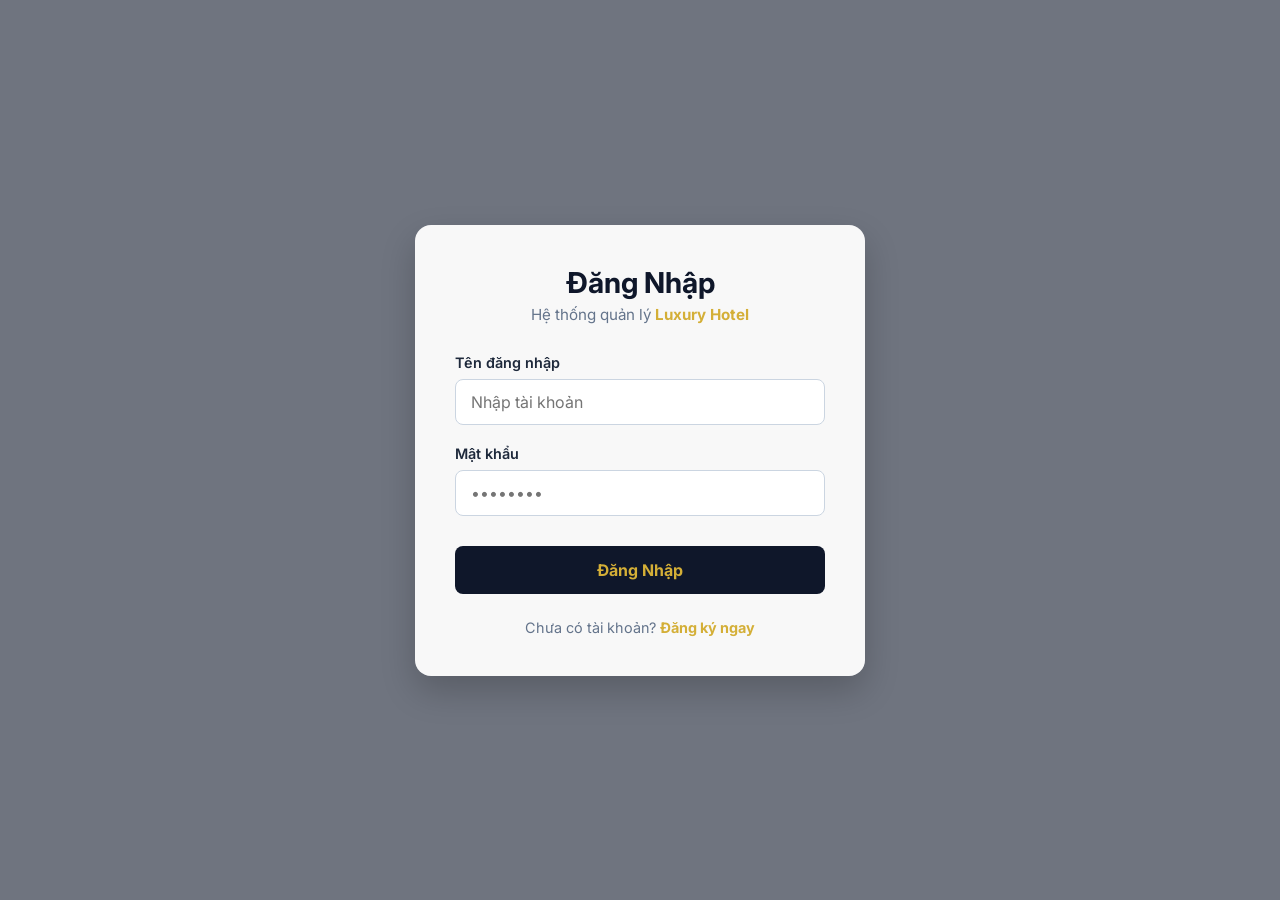
==== luxury-hotel-fe/admin-dashboard.html @ 66d3779e "Booking-featch" ====
<!DOCTYPE html>
<html lang="vi">
<head>
    <meta charset="UTF-8">
    <meta name="viewport" content="width=device-width, initial-scale=1.0">
    <title>Hệ thống quản trị - Luxury Hotel</title>
    <link href="https://fonts.googleapis.com/css2?family=Inter:wght@300;400;500;600;700&display=swap" rel="stylesheet">
    <style>
        :root {
            --slate-50: #f8fafc;
            --slate-100: #f1f5f9;
            --slate-200: #e2e8f0;
            --slate-300: #cbd5e1;
            --slate-600: #475569;
            --slate-700: #334155;
            --slate-800: #1e293b;
            --slate-900: #0f172a;
            --gold: #d4af37;
        }

        * { box-sizing: border-box; font-family: 'Inter', sans-serif; margin: 0; padding: 0; }
        body { display: flex; height: 100vh; background-color: var(--slate-50); color: var(--slate-800); overflow: hidden; }

        /* SIDEBAR CHUYÊN NGHIỆP */
        .sidebar { width: 260px; background-color: var(--slate-900); color: white; display: flex; flex-direction: column; border-right: 1px solid var(--slate-800); }
        .sidebar-header { padding: 24px 20px; text-align: center; font-size: 1.25rem; font-weight: 800; color: white; border-bottom: 1px solid rgba(255,255,255,0.05); letter-spacing: 2px;}
        .sidebar-header span { color: var(--gold); }
        
        .menu { flex: 1; padding: 20px 0; overflow-y: auto; }
        .menu-item { padding: 14px 24px; display: flex; align-items: center; gap: 12px; color: #94a3b8; cursor: pointer; transition: all 0.2s ease; font-weight: 500; font-size: 0.95rem; border-left: 3px solid transparent;}
        .menu-item:hover { color: white; background-color: rgba(255,255,255,0.03); }
        .menu-item.active { background-color: rgba(255,255,255,0.05); color: white; border-left-color: var(--gold); font-weight: 600; }
        
        /* KHU VỰC NỘI DUNG CHÍNH */
        .main-content { flex: 1; display: flex; flex-direction: column; overflow: hidden; }
        
        /* TOPBAR TỐI GIẢN */
        .topbar { background: white; padding: 16px 32px; display: flex; justify-content: flex-end; align-items: center; border-bottom: 1px solid var(--slate-200); z-index: 10; }
        .admin-info { display: flex; align-items: center; gap: 20px; font-size: 0.95rem; }
        #admin-name { font-weight: 600; color: var(--slate-700); }
        .btn-logout { background: transparent; color: var(--slate-600); border: 1px solid var(--slate-200); padding: 8px 16px; border-radius: 6px; cursor: pointer; font-weight: 500; font-size: 0.85rem; transition: 0.2s; }
        .btn-logout:hover { background: var(--slate-50); color: #ef4444; border-color: #fca5a5; }

        /* KHU VỰC CHUYỂN TAB */
        .content-area { padding: 32px; overflow-y: auto; flex: 1; }
        .tab-content { display: none; animation: fadeIn 0.3s; }
        .tab-content.active { display: block; }
        @keyframes fadeIn { from { opacity: 0; transform: translateY(5px); } to { opacity: 1; transform: translateY(0); } }

        /* CARD CHỨA BẢNG DỮ LIỆU */
        .card { background: white; border-radius: 12px; border: 1px solid var(--slate-200); box-shadow: 0 1px 3px rgba(0,0,0,0.04); overflow: hidden; }
        .card-header { padding: 20px 24px; border-bottom: 1px solid var(--slate-200); display: flex; justify-content: space-between; align-items: center; background: #fff; gap: 15px;}
        .card-header h2 { font-size: 1.15rem; font-weight: 600; color: var(--slate-800); white-space: nowrap;}
        
        /* Header Actions (Cho các nút và ô tìm kiếm nằm cùng dòng) */
        .header-actions { display: flex; gap: 10px; align-items: center; }
        
        .search-input { padding: 9px 12px; border: 1px solid var(--slate-300); border-radius: 6px; outline: none; font-size: 0.9rem; width: 250px; transition: 0.2s; color: var(--slate-800); }
        .search-input:focus { border-color: #3b82f6; box-shadow: 0 0 0 3px rgba(59,130,246,0.1); }

        .btn-add { background: var(--slate-800); color: white; border: none; padding: 10px 18px; border-radius: 6px; font-weight: 500; font-size: 0.9rem; cursor: pointer; transition: 0.2s; white-space: nowrap;}
        .btn-add:hover:not(:disabled) { background: var(--slate-900); box-shadow: 0 4px 12px rgba(15,23,42,0.15); }
        .btn-add:disabled { opacity: 0.5; cursor: not-allowed; }

        /* --- CUSTOM DROPDOWN (SELECT) CHUYÊN NGHIỆP --- */
        .custom-select {
            appearance: none;
            -webkit-appearance: none;
            -moz-appearance: none;
            background-color: white;
            border: 1px solid var(--slate-300);
            border-radius: 8px;
            padding: 10px 40px 10px 16px;
            font-size: 0.95rem;
            font-weight: 500;
            color: var(--slate-800);
            cursor: pointer;
            width: 100%;
            max-width: 350px;
            transition: all 0.2s ease;
            box-shadow: 0 1px 2px rgba(0,0,0,0.05);
            background-image: url('data:image/svg+xml;utf8,<svg xmlns="http://www.w3.org/2000/svg" width="16" height="16" viewBox="0 0 24 24" fill="none" stroke="%23475569" stroke-width="2" stroke-linecap="round" stroke-linejoin="round"><polyline points="6 9 12 15 18 9"></polyline></svg>');
            background-repeat: no-repeat;
            background-position: right 14px center;
            background-size: 16px;
        }
        .custom-select:hover { border-color: #94a3b8; }
        .custom-select:focus {
            outline: none;
            border-color: #3b82f6;
            box-shadow: 0 0 0 3px rgba(59,130,246,0.15);
        }

        /* BẢNG DỮ LIỆU (TABLE) - CLEAN DESIGN */
        table { width: 100%; border-collapse: collapse; }
        th { padding: 14px 24px; text-align: left; background: #f8fafc; font-size: 0.75rem; text-transform: uppercase; color: var(--slate-600); font-weight: 600; letter-spacing: 0.05em; border-bottom: 1px solid var(--slate-200); }
        td { padding: 16px 24px; font-size: 0.9rem; color: var(--slate-700); border-bottom: 1px solid var(--slate-100); vertical-align: middle; line-height: 1.5; }
        tbody tr { transition: background-color 0.15s; }
        tbody tr:hover { background-color: var(--slate-50); }
        
        /* NÚT THAO TÁC (GHOST BUTTONS) */
        .action-btns { display: flex; gap: 8px; }
        .btn-sm { padding: 6px 12px; font-size: 0.85rem; border-radius: 6px; font-weight: 500; cursor: pointer; transition: all 0.2s; background: transparent; }
        
        .btn-approve { border: 1px solid #10b981; color: #10b981; }
        .btn-approve:hover:not(:disabled) { background: #10b981; color: white; }
        
        .btn-delete, .btn-cancel { border: 1px solid #ef4444; color: #ef4444; }
        .btn-delete:hover:not(:disabled), .btn-cancel:hover:not(:disabled) { background: #ef4444; color: white; }
        
        .btn-edit { border: 1px solid #3b82f6; color: #3b82f6; }
        .btn-edit:hover:not(:disabled) { background: #3b82f6; color: white; }
        
        .btn-sm:disabled { opacity: 0.5; cursor: not-allowed; border-color: var(--slate-200); color: var(--slate-300); background: var(--slate-50); }

        /* STATUS BADGES (PASTEL COLORS) */
        .status { padding: 4px 10px; border-radius: 6px; font-size: 0.8rem; font-weight: 600; display: inline-block; letter-spacing: 0.3px;}
        .status.processing { background: #fef9c3; color: #a16207; }
        .status.success { background: #dcfce7; color: #166534; }
        .status.cancelled { background: #f1f5f9; color: var(--slate-600); }

        /* MODAL DÙNG CHUNG */
        .modal { position: fixed; top: 0; left: 0; width: 100%; height: 100%; background: rgba(15,23,42,0.6); display: flex; justify-content: center; align-items: center; z-index: 1000; opacity: 0; pointer-events: none; transition: 0.2s; backdrop-filter: blur(2px); }
        .modal.active { opacity: 1; pointer-events: all; }
        .modal-content { background: white; width: 500px; border-radius: 12px; padding: 32px; transform: scale(0.95); transition: 0.2s; box-shadow: 0 20px 25px -5px rgba(0, 0, 0, 0.1); }
        .modal.active .modal-content { transform: scale(1); }
        .modal-header { display: flex; justify-content: space-between; align-items: center; margin-bottom: 24px; }
        .modal-header h2 { font-size: 1.25rem; color: var(--slate-800); }
        
        .form-group { margin-bottom: 16px; }
        .form-group label { display: block; margin-bottom: 6px; font-size: 0.85rem; font-weight: 600; color: var(--slate-700); }
        .form-group input, .form-group textarea, .form-group select { width: 100%; padding: 10px 12px; border: 1px solid var(--slate-300); border-radius: 6px; outline: none; font-size: 0.9rem; color: var(--slate-800); transition: 0.2s;}
        .form-group input:focus, .form-group textarea:focus, .form-group select:focus { border-color: #3b82f6; box-shadow: 0 0 0 3px rgba(59,130,246,0.1); }
        .form-group input:disabled { background-color: var(--slate-100); color: var(--slate-600); cursor: not-allowed; }
    </style>
</head>
<body>

    <div class="sidebar">
        <div class="sidebar-header">LUXURY<span>ADMIN</span></div>
        <div class="menu">
            <div class="menu-item active" onclick="switchTab('tab-bookings')">Quản lý đặt phòng</div>
            <div class="menu-item" onclick="switchTab('tab-hotels')">Quản lý khách sạn</div>
            <div class="menu-item" onclick="switchTab('tab-rooms')">Quản lý phòng</div>
            <div class="menu-item" onclick="switchTab('tab-customers')">Quản lý khách hàng</div>
            <div class="menu-item" onclick="switchTab('tab-promotions')">Quản lý khuyến mãi</div>
        </div>
    </div>

    <div class="main-content">
        <div class="topbar">
            <div class="admin-info">
                <span id="admin-name">Xin chào, Admin</span>
                <button class="btn-logout" id="btn-logout">Đăng xuất</button>
            </div>
        </div>

        <div class="content-area">
            
            <div id="tab-bookings" class="tab-content active">
                <div class="card">
                    <div class="card-header">
                        <h2>Quản lý đơn đặt phòng</h2>
                    </div>
                    <table>
                        <thead>
                            <tr>
                                <th>Mã đơn</th>
                                <th>Khách hàng</th>
                                <th>Thông tin dịch vụ</th>
                                <th>Thời gian</th>
                                <th>Tổng tiền</th>
                                <th>Trạng thái</th>
                                <th>Thao tác</th>
                            </tr>
                        </thead>
                        <tbody id="booking-list">
                            <tr><td colspan="7" style="text-align: center;">Đang tải dữ liệu...</td></tr>
                        </tbody>
                    </table>
                </div>
            </div>

            <div id="tab-hotels" class="tab-content">
                <div class="card">
                    <div class="card-header">
                        <h2>Danh sách khách sạn</h2>
                        <button class="btn-add" onclick="openHotelModal()">+ Thêm khách sạn</button>
                    </div>
                    <table>
                        <thead>
                            <tr>
                                <th>ID</th>
                                <th>Hình ảnh</th>
                                <th>Tên khách sạn</th>
                                <th>Địa điểm</th>
                                <th>Đánh giá</th>
                                <th>Thao tác</th>
                            </tr>
                        </thead>
                        <tbody id="hotel-list">
                            <tr><td colspan="6" style="text-align: center;">Đang tải dữ liệu...</td></tr>
                        </tbody>
                    </table>
                </div>
            </div>

            <div id="tab-rooms" class="tab-content">
                <div class="card">
                    <div class="card-header">
                        <h2>Quản lý phòng</h2>
                        <select id="room-hotel-select" class="custom-select" onchange="loadRoomsForSelectedHotel()">
                            <option value="">-- Vui lòng chọn khách sạn --</option>
                        </select>
                        <button class="btn-add" id="btn-add-room" onclick="openRoomModal()" disabled>+ Thêm phòng mới</button>
                    </div>
                    <table>
                        <thead>
                            <tr>
                                <th>ID</th>
                                <th>Loại phòng / Tiện ích</th>
                                <th>Sức chứa</th>
                                <th>Giá (VNĐ/đêm)</th>
                                <th>Thao tác</th>
                            </tr>
                        </thead>
                        <tbody id="room-list-admin">
                            <tr><td colspan="5" style="text-align: center; color: #64748b;">Vui lòng chọn khách sạn ở trên để xem danh sách phòng.</td></tr>
                        </tbody>
                    </table>
                </div>
            </div>

            <div id="tab-customers" class="tab-content">
                <div class="card">
                    <div class="card-header">
                        <h2>Danh sách khách hàng</h2>
                        <div class="header-actions">
                            <input type="text" id="search-customer" class="search-input" placeholder="Tìm theo tên, email..." onkeyup="handleSearchCustomer(event)">
                            <button class="btn-add" onclick="openCustomerModal()">+ Thêm khách hàng</button>
                        </div>
                    </div>
                    <table>
                        <thead>
                            <tr>
                                <th>ID</th>
                                <th>Tài khoản</th>
                                <th>Họ và Tên</th>
                                <th>Email</th>
                                <th>Thao tác</th>
                            </tr>
                        </thead>
                        <tbody id="customer-list-admin">
                            <tr><td colspan="5" style="text-align: center; color: #64748b;">Đang tải dữ liệu...</td></tr>
                        </tbody>
                    </table>
                </div>
            </div>

            <div id="tab-promotions" class="tab-content">
                <div class="card">
                    <div class="card-header">
                        <h2>Danh sách chương trình khuyến mãi</h2>
                        <button class="btn-add" onclick="openPromoModal()">+ Tạo khuyến mãi</button>
                    </div>
                    <table>
                        <thead>
                            <tr>
                                <th>Mã (Code)</th>
                                <th>Chương trình</th>
                                <th>Giảm giá</th>
                                <th>Thời gian áp dụng</th>
                                <th>Trạng thái</th>
                                <th>Thao tác</th>
                            </tr>
                        </thead>
                        <tbody id="promo-list-admin">
                            <tr><td colspan="6" style="text-align: center; color: #64748b;">Đang tải dữ liệu...</td></tr>
                        </tbody>
                    </table>
                </div>
            </div>

        </div>
    </div>

    <div class="modal" id="hotelModal">
        <div class="modal-content">
            <div class="modal-header">
                <h2 id="hotelModalTitle">Thêm khách sạn</h2>
                <button onclick="closeHotelModal()" style="background:none; border:none; font-size:1.5rem; color:#64748b; cursor:pointer;">&times;</button>
            </div>
            <input type="hidden" id="h-id">
            <div class="form-group">
                <label>Tên Khách Sạn</label>
                <input type="text" id="h-name" placeholder="VD: Luxury Sea View">
            </div>
            <div class="form-group">
                <label>Địa Điểm</label>
                <input type="text" id="h-location" placeholder="VD: Đà Nẵng">
            </div>
            <div class="form-group">
                <label>Link Ảnh (URL)</label>
                <input type="text" id="h-image" placeholder="https://...">
            </div>
            <div class="form-group">
                <label>Mô tả chi tiết</label>
                <textarea id="h-desc" rows="4"></textarea>
            </div>
            <button class="btn-add" style="width:100%; margin-top: 10px;" onclick="saveHotel()">Lưu thông tin</button>
        </div>
    </div>

    <div class="modal" id="roomModal">
        <div class="modal-content">
            <div class="modal-header">
                <h2 id="roomModalTitle">Thêm Phòng Mới</h2>
                <button onclick="closeRoomModal()" style="background:none; border:none; font-size:1.5rem; color:#64748b; cursor:pointer;">&times;</button>
            </div>
            <input type="hidden" id="r-id">
            <div class="form-group">
                <label>Loại Phòng (Kèm diện tích & tiện ích)</label>
                <input type="text" id="r-type" placeholder="VD: Phòng Đôi - 40m2 - Tivi, Ban công">
            </div>
            <div class="form-group">
                <label>Sức Chứa (Số người)</label>
                <input type="number" id="r-capacity" placeholder="VD: 2">
            </div>
            <div class="form-group">
                <label>Giá Phòng (VNĐ/đêm)</label>
                <input type="text" id="r-price" placeholder="VD: 1500000">
            </div>
            <button class="btn-add" style="width:100%; margin-top: 10px;" onclick="saveRoom()">Lưu Thông Tin Phòng</button>
        </div>
    </div>

    <div class="modal" id="customerModal">
        <div class="modal-content">
            <div class="modal-header">
                <h2 id="customerModalTitle">Thêm Khách Hàng</h2>
                <button onclick="closeCustomerModal()" style="background:none; border:none; font-size:1.5rem; color:#64748b; cursor:pointer;">&times;</button>
            </div>
            <input type="hidden" id="c-id">
            
            <div class="form-group">
                <label>Họ và Tên</label>
                <input type="text" id="c-fullname" placeholder="VD: Nguyễn Văn A">
            </div>
            <div class="form-group">
                <label>Email</label>
                <input type="email" id="c-email" placeholder="VD: email@example.com">
            </div>
            <div class="form-group">
                <label>Tên đăng nhập (Chỉ tạo mới)</label>
                <input type="text" id="c-username" placeholder="VD: nguyenvana">
            </div>
            <div class="form-group" id="c-password-group">
                <label>Mật khẩu</label>
                <input type="password" id="c-password" placeholder="********">
            </div>

            <button class="btn-add" style="width:100%; margin-top: 10px;" onclick="saveCustomer()">Lưu thông tin</button>
        </div>
    </div>

    <div class="modal" id="promoModal">
        <div class="modal-content">
            <div class="modal-header">
                <h2>Tạo Chương Trình Khuyến Mãi</h2>
                <button onclick="closePromoModal()" style="background:none; border:none; font-size:1.5rem; color:#64748b; cursor:pointer;">&times;</button>
            </div>
            
            <div class="form-group">
                <label>Mã Khuyến Mãi (Code)</label>
                <input type="text" id="p-code" placeholder="VD: SUMMER26" style="text-transform: uppercase;">
            </div>
            <div class="form-group">
                <label>Tên Chương Trình</label>
                <input type="text" id="p-name" placeholder="VD: Chào Hè Rực Rỡ">
            </div>
            <div style="display: flex; gap: 16px;">
                <div class="form-group" style="flex: 1;">
                    <label>Giảm giá (%)</label>
                    <input type="number" id="p-percent" placeholder="VD: 20">
                </div>
                <div class="form-group" style="flex: 1;">
                    <label>Giảm tối đa (VNĐ)</label>
                    <input type="number" id="p-max" placeholder="VD: 500000">
                </div>
            </div>
            <div style="display: flex; gap: 16px;">
                <div class="form-group" style="flex: 1;">
                    <label>Đơn tối thiểu (VNĐ)</label>
                    <input type="number" id="p-min" placeholder="VD: 2000000">
                </div>
                <div class="form-group" style="flex: 1;">
                    <label>Số lượng mã</label>
                    <input type="number" id="p-limit" placeholder="VD: 100">
                </div>
            </div>
            <div style="display: flex; gap: 16px;">
                <div class="form-group" style="flex: 1;">
                    <label>Ngày bắt đầu</label>
                    <input type="date" id="p-start">
                </div>
                <div class="form-group" style="flex: 1;">
                    <label>Ngày kết thúc</label>
                    <input type="date" id="p-end">
                </div>
            </div>

            <button class="btn-add" style="width:100%; margin-top: 10px;" onclick="savePromo()">Kích hoạt khuyến mãi</button>
        </div>
    </div>

    <script type="module" src="./js/admin.js"></script>
</body>
</html>
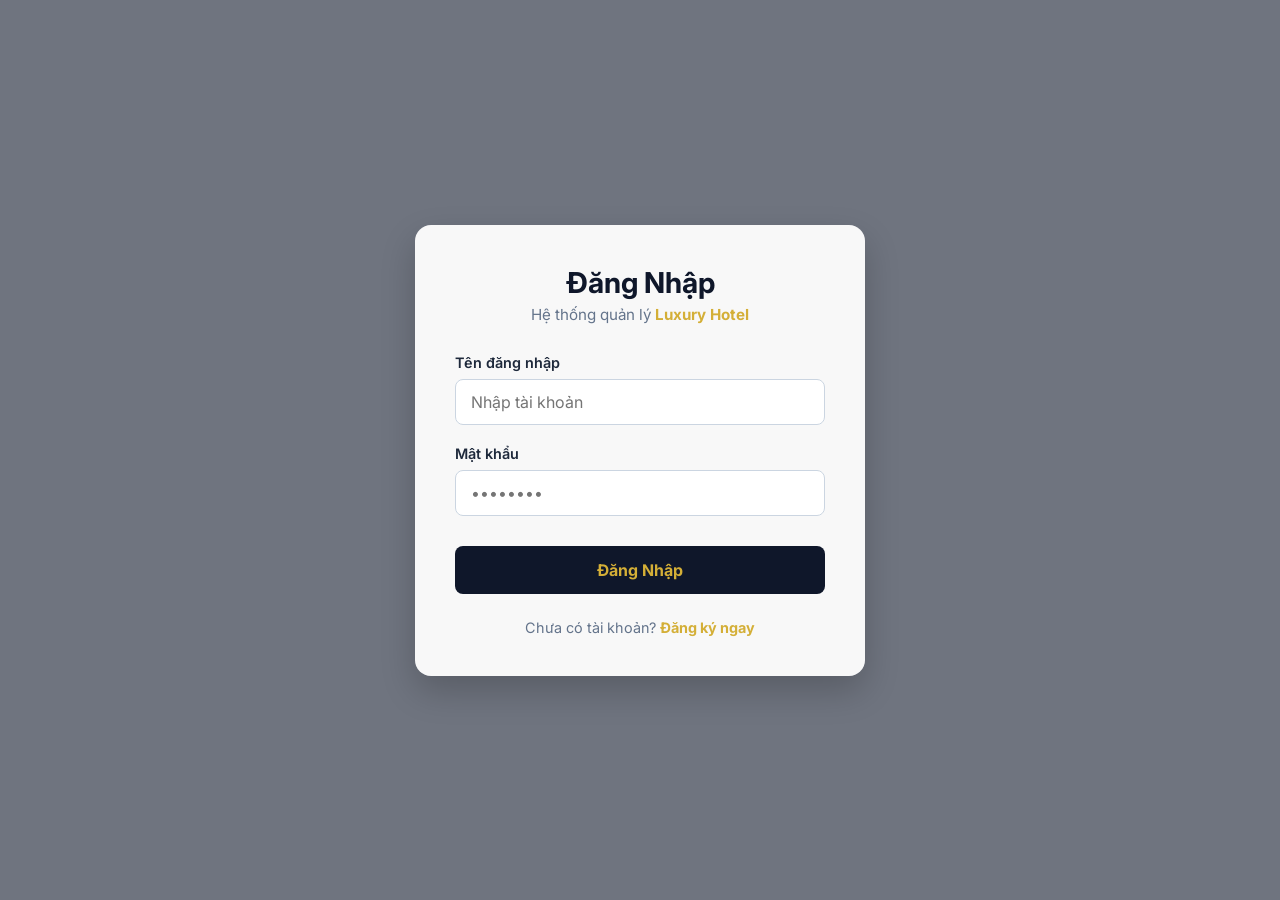
==== commit 54335217: "fix" ====
--- a/luxury-hotel-fe/admin-dashboard.html
+++ b/luxury-hotel-fe/admin-dashboard.html
@@ -1,5 +1,6 @@
 <!DOCTYPE html>
 <html lang="vi">
+
 <head>
     <meta charset="UTF-8">
     <meta name="viewport" content="width=device-width, initial-scale=1.0">
@@ -18,49 +19,224 @@
             --gold: #d4af37;
         }
 
-        * { box-sizing: border-box; font-family: 'Inter', sans-serif; margin: 0; padding: 0; }
-        body { display: flex; height: 100vh; background-color: var(--slate-50); color: var(--slate-800); overflow: hidden; }
+        * {
+            box-sizing: border-box;
+            font-family: 'Inter', sans-serif;
+            margin: 0;
+            padding: 0;
+        }
+
+        body {
+            display: flex;
+            height: 100vh;
+            background-color: var(--slate-50);
+            color: var(--slate-800);
+            overflow: hidden;
+        }
 
         /* SIDEBAR CHUYÊN NGHIỆP */
-        .sidebar { width: 260px; background-color: var(--slate-900); color: white; display: flex; flex-direction: column; border-right: 1px solid var(--slate-800); }
-        .sidebar-header { padding: 24px 20px; text-align: center; font-size: 1.25rem; font-weight: 800; color: white; border-bottom: 1px solid rgba(255,255,255,0.05); letter-spacing: 2px;}
-        .sidebar-header span { color: var(--gold); }
-        
-        .menu { flex: 1; padding: 20px 0; overflow-y: auto; }
-        .menu-item { padding: 14px 24px; display: flex; align-items: center; gap: 12px; color: #94a3b8; cursor: pointer; transition: all 0.2s ease; font-weight: 500; font-size: 0.95rem; border-left: 3px solid transparent;}
-        .menu-item:hover { color: white; background-color: rgba(255,255,255,0.03); }
-        .menu-item.active { background-color: rgba(255,255,255,0.05); color: white; border-left-color: var(--gold); font-weight: 600; }
-        
+        .sidebar {
+            width: 260px;
+            background-color: var(--slate-900);
+            color: white;
+            display: flex;
+            flex-direction: column;
+            border-right: 1px solid var(--slate-800);
+        }
+
+        .sidebar-header {
+            padding: 24px 20px;
+            text-align: center;
+            font-size: 1.25rem;
+            font-weight: 800;
+            color: white;
+            border-bottom: 1px solid rgba(255, 255, 255, 0.05);
+            letter-spacing: 2px;
+        }
+
+        .sidebar-header span {
+            color: var(--gold);
+        }
+
+        .menu {
+            flex: 1;
+            padding: 20px 0;
+            overflow-y: auto;
+        }
+
+        .menu-item {
+            padding: 14px 24px;
+            display: flex;
+            align-items: center;
+            gap: 12px;
+            color: #94a3b8;
+            cursor: pointer;
+            transition: all 0.2s ease;
+            font-weight: 500;
+            font-size: 0.95rem;
+            border-left: 3px solid transparent;
+        }
+
+        .menu-item:hover {
+            color: white;
+            background-color: rgba(255, 255, 255, 0.03);
+        }
+
+        .menu-item.active {
+            background-color: rgba(255, 255, 255, 0.05);
+            color: white;
+            border-left-color: var(--gold);
+            font-weight: 600;
+        }
+
         /* KHU VỰC NỘI DUNG CHÍNH */
-        .main-content { flex: 1; display: flex; flex-direction: column; overflow: hidden; }
-        
+        .main-content {
+            flex: 1;
+            display: flex;
+            flex-direction: column;
+            overflow: hidden;
+        }
+
         /* TOPBAR TỐI GIẢN */
-        .topbar { background: white; padding: 16px 32px; display: flex; justify-content: flex-end; align-items: center; border-bottom: 1px solid var(--slate-200); z-index: 10; }
-        .admin-info { display: flex; align-items: center; gap: 20px; font-size: 0.95rem; }
-        #admin-name { font-weight: 600; color: var(--slate-700); }
-        .btn-logout { background: transparent; color: var(--slate-600); border: 1px solid var(--slate-200); padding: 8px 16px; border-radius: 6px; cursor: pointer; font-weight: 500; font-size: 0.85rem; transition: 0.2s; }
-        .btn-logout:hover { background: var(--slate-50); color: #ef4444; border-color: #fca5a5; }
+        .topbar {
+            background: white;
+            padding: 16px 32px;
+            display: flex;
+            justify-content: flex-end;
+            align-items: center;
+            border-bottom: 1px solid var(--slate-200);
+            z-index: 10;
+        }
+
+        .admin-info {
+            display: flex;
+            align-items: center;
+            gap: 20px;
+            font-size: 0.95rem;
+        }
+
+        #admin-name {
+            font-weight: 600;
+            color: var(--slate-700);
+        }
+
+        .btn-logout {
+            background: transparent;
+            color: var(--slate-600);
+            border: 1px solid var(--slate-200);
+            padding: 8px 16px;
+            border-radius: 6px;
+            cursor: pointer;
+            font-weight: 500;
+            font-size: 0.85rem;
+            transition: 0.2s;
+        }
+
+        .btn-logout:hover {
+            background: var(--slate-50);
+            color: #ef4444;
+            border-color: #fca5a5;
+        }
 
         /* KHU VỰC CHUYỂN TAB */
-        .content-area { padding: 32px; overflow-y: auto; flex: 1; }
-        .tab-content { display: none; animation: fadeIn 0.3s; }
-        .tab-content.active { display: block; }
-        @keyframes fadeIn { from { opacity: 0; transform: translateY(5px); } to { opacity: 1; transform: translateY(0); } }
+        .content-area {
+            padding: 32px;
+            overflow-y: auto;
+            flex: 1;
+        }
+
+        .tab-content {
+            display: none;
+            animation: fadeIn 0.3s;
+        }
+
+        .tab-content.active {
+            display: block;
+        }
+
+        @keyframes fadeIn {
+            from {
+                opacity: 0;
+                transform: translateY(5px);
+            }
+
+            to {
+                opacity: 1;
+                transform: translateY(0);
+            }
+        }
 
         /* CARD CHỨA BẢNG DỮ LIỆU */
-        .card { background: white; border-radius: 12px; border: 1px solid var(--slate-200); box-shadow: 0 1px 3px rgba(0,0,0,0.04); overflow: hidden; }
-        .card-header { padding: 20px 24px; border-bottom: 1px solid var(--slate-200); display: flex; justify-content: space-between; align-items: center; background: #fff; gap: 15px;}
-        .card-header h2 { font-size: 1.15rem; font-weight: 600; color: var(--slate-800); white-space: nowrap;}
-        
+        .card {
+            background: white;
+            border-radius: 12px;
+            border: 1px solid var(--slate-200);
+            box-shadow: 0 1px 3px rgba(0, 0, 0, 0.04);
+            overflow: hidden;
+        }
+
+        .card-header {
+            padding: 20px 24px;
+            border-bottom: 1px solid var(--slate-200);
+            display: flex;
+            justify-content: space-between;
+            align-items: center;
+            background: #fff;
+            gap: 15px;
+        }
+
+        .card-header h2 {
+            font-size: 1.15rem;
+            font-weight: 600;
+            color: var(--slate-800);
+            white-space: nowrap;
+        }
+
         /* Header Actions (Cho các nút và ô tìm kiếm nằm cùng dòng) */
-        .header-actions { display: flex; gap: 10px; align-items: center; }
-        
-        .search-input { padding: 9px 12px; border: 1px solid var(--slate-300); border-radius: 6px; outline: none; font-size: 0.9rem; width: 250px; transition: 0.2s; color: var(--slate-800); }
-        .search-input:focus { border-color: #3b82f6; box-shadow: 0 0 0 3px rgba(59,130,246,0.1); }
-
-        .btn-add { background: var(--slate-800); color: white; border: none; padding: 10px 18px; border-radius: 6px; font-weight: 500; font-size: 0.9rem; cursor: pointer; transition: 0.2s; white-space: nowrap;}
-        .btn-add:hover:not(:disabled) { background: var(--slate-900); box-shadow: 0 4px 12px rgba(15,23,42,0.15); }
-        .btn-add:disabled { opacity: 0.5; cursor: not-allowed; }
+        .header-actions {
+            display: flex;
+            gap: 10px;
+            align-items: center;
+        }
+
+        .search-input {
+            padding: 9px 12px;
+            border: 1px solid var(--slate-300);
+            border-radius: 6px;
+            outline: none;
+            font-size: 0.9rem;
+            width: 250px;
+            transition: 0.2s;
+            color: var(--slate-800);
+        }
+
+        .search-input:focus {
+            border-color: #3b82f6;
+            box-shadow: 0 0 0 3px rgba(59, 130, 246, 0.1);
+        }
+
+        .btn-add {
+            background: var(--slate-800);
+            color: white;
+            border: none;
+            padding: 10px 18px;
+            border-radius: 6px;
+            font-weight: 500;
+            font-size: 0.9rem;
+            cursor: pointer;
+            transition: 0.2s;
+            white-space: nowrap;
+        }
+
+        .btn-add:hover:not(:disabled) {
+            background: var(--slate-900);
+            box-shadow: 0 4px 12px rgba(15, 23, 42, 0.15);
+        }
+
+        .btn-add:disabled {
+            opacity: 0.5;
+            cursor: not-allowed;
+        }
 
         /* --- CUSTOM DROPDOWN (SELECT) CHUYÊN NGHIỆP --- */
         .custom-select {
@@ -78,62 +254,282 @@
             width: 100%;
             max-width: 350px;
             transition: all 0.2s ease;
-            box-shadow: 0 1px 2px rgba(0,0,0,0.05);
+            box-shadow: 0 1px 2px rgba(0, 0, 0, 0.05);
             background-image: url('data:image/svg+xml;utf8,<svg xmlns="http://www.w3.org/2000/svg" width="16" height="16" viewBox="0 0 24 24" fill="none" stroke="%23475569" stroke-width="2" stroke-linecap="round" stroke-linejoin="round"><polyline points="6 9 12 15 18 9"></polyline></svg>');
             background-repeat: no-repeat;
             background-position: right 14px center;
             background-size: 16px;
         }
-        .custom-select:hover { border-color: #94a3b8; }
+
+        .custom-select:hover {
+            border-color: #94a3b8;
+        }
+
         .custom-select:focus {
             outline: none;
             border-color: #3b82f6;
-            box-shadow: 0 0 0 3px rgba(59,130,246,0.15);
+            box-shadow: 0 0 0 3px rgba(59, 130, 246, 0.15);
         }
 
         /* BẢNG DỮ LIỆU (TABLE) - CLEAN DESIGN */
-        table { width: 100%; border-collapse: collapse; }
-        th { padding: 14px 24px; text-align: left; background: #f8fafc; font-size: 0.75rem; text-transform: uppercase; color: var(--slate-600); font-weight: 600; letter-spacing: 0.05em; border-bottom: 1px solid var(--slate-200); }
-        td { padding: 16px 24px; font-size: 0.9rem; color: var(--slate-700); border-bottom: 1px solid var(--slate-100); vertical-align: middle; line-height: 1.5; }
-        tbody tr { transition: background-color 0.15s; }
-        tbody tr:hover { background-color: var(--slate-50); }
-        
+        table {
+            width: 100%;
+            border-collapse: collapse;
+        }
+
+        th {
+            padding: 14px 24px;
+            text-align: left;
+            background: #f8fafc;
+            font-size: 0.75rem;
+            text-transform: uppercase;
+            color: var(--slate-600);
+            font-weight: 600;
+            letter-spacing: 0.05em;
+            border-bottom: 1px solid var(--slate-200);
+        }
+
+        td {
+            padding: 16px 24px;
+            font-size: 0.9rem;
+            color: var(--slate-700);
+            border-bottom: 1px solid var(--slate-100);
+            vertical-align: middle;
+            line-height: 1.5;
+        }
+
+        tbody tr {
+            transition: background-color 0.15s;
+        }
+
+        tbody tr:hover {
+            background-color: var(--slate-50);
+        }
+
         /* NÚT THAO TÁC (GHOST BUTTONS) */
-        .action-btns { display: flex; gap: 8px; }
-        .btn-sm { padding: 6px 12px; font-size: 0.85rem; border-radius: 6px; font-weight: 500; cursor: pointer; transition: all 0.2s; background: transparent; }
-        
-        .btn-approve { border: 1px solid #10b981; color: #10b981; }
-        .btn-approve:hover:not(:disabled) { background: #10b981; color: white; }
-        
-        .btn-delete, .btn-cancel { border: 1px solid #ef4444; color: #ef4444; }
-        .btn-delete:hover:not(:disabled), .btn-cancel:hover:not(:disabled) { background: #ef4444; color: white; }
-        
-        .btn-edit { border: 1px solid #3b82f6; color: #3b82f6; }
-        .btn-edit:hover:not(:disabled) { background: #3b82f6; color: white; }
-        
-        .btn-sm:disabled { opacity: 0.5; cursor: not-allowed; border-color: var(--slate-200); color: var(--slate-300); background: var(--slate-50); }
+        .action-btns {
+            display: flex;
+            gap: 8px;
+        }
+
+        .btn-sm {
+            padding: 6px 12px;
+            font-size: 0.85rem;
+            border-radius: 6px;
+            font-weight: 500;
+            cursor: pointer;
+            transition: all 0.2s;
+            background: transparent;
+        }
+
+        .btn-approve {
+            border: 1px solid #10b981;
+            color: #10b981;
+        }
+
+        .btn-approve:hover:not(:disabled) {
+            background: #10b981;
+            color: white;
+        }
+
+        .btn-delete,
+        .btn-cancel {
+            border: 1px solid #ef4444;
+            color: #ef4444;
+        }
+
+        .btn-delete:hover:not(:disabled),
+        .btn-cancel:hover:not(:disabled) {
+            background: #ef4444;
+            color: white;
+        }
+
+        .btn-edit {
+            border: 1px solid #3b82f6;
+            color: #3b82f6;
+        }
+
+        .btn-edit:hover:not(:disabled) {
+            background: #3b82f6;
+            color: white;
+        }
+
+        .btn-sm:disabled {
+            opacity: 0.5;
+            cursor: not-allowed;
+            border-color: var(--slate-200);
+            color: var(--slate-300);
+            background: var(--slate-50);
+        }
 
         /* STATUS BADGES (PASTEL COLORS) */
-        .status { padding: 4px 10px; border-radius: 6px; font-size: 0.8rem; font-weight: 600; display: inline-block; letter-spacing: 0.3px;}
-        .status.processing { background: #fef9c3; color: #a16207; }
-        .status.success { background: #dcfce7; color: #166534; }
-        .status.cancelled { background: #f1f5f9; color: var(--slate-600); }
+        .status {
+            padding: 4px 10px;
+            border-radius: 6px;
+            font-size: 0.8rem;
+            font-weight: 600;
+            display: inline-block;
+            letter-spacing: 0.3px;
+        }
+
+        .status.processing {
+            background: #fef9c3;
+            color: #a16207;
+        }
+
+        .status.success {
+            background: #dcfce7;
+            color: #166534;
+        }
+
+        .status.cancelled {
+            background: #f1f5f9;
+            color: var(--slate-600);
+        }
 
         /* MODAL DÙNG CHUNG */
-        .modal { position: fixed; top: 0; left: 0; width: 100%; height: 100%; background: rgba(15,23,42,0.6); display: flex; justify-content: center; align-items: center; z-index: 1000; opacity: 0; pointer-events: none; transition: 0.2s; backdrop-filter: blur(2px); }
-        .modal.active { opacity: 1; pointer-events: all; }
-        .modal-content { background: white; width: 500px; border-radius: 12px; padding: 32px; transform: scale(0.95); transition: 0.2s; box-shadow: 0 20px 25px -5px rgba(0, 0, 0, 0.1); }
-        .modal.active .modal-content { transform: scale(1); }
-        .modal-header { display: flex; justify-content: space-between; align-items: center; margin-bottom: 24px; }
-        .modal-header h2 { font-size: 1.25rem; color: var(--slate-800); }
-        
-        .form-group { margin-bottom: 16px; }
-        .form-group label { display: block; margin-bottom: 6px; font-size: 0.85rem; font-weight: 600; color: var(--slate-700); }
-        .form-group input, .form-group textarea, .form-group select { width: 100%; padding: 10px 12px; border: 1px solid var(--slate-300); border-radius: 6px; outline: none; font-size: 0.9rem; color: var(--slate-800); transition: 0.2s;}
-        .form-group input:focus, .form-group textarea:focus, .form-group select:focus { border-color: #3b82f6; box-shadow: 0 0 0 3px rgba(59,130,246,0.1); }
-        .form-group input:disabled { background-color: var(--slate-100); color: var(--slate-600); cursor: not-allowed; }
+        .modal {
+            position: fixed;
+            top: 0;
+            left: 0;
+            width: 100%;
+            height: 100%;
+            background: rgba(15, 23, 42, 0.6);
+            display: flex;
+            justify-content: center;
+            align-items: center;
+            z-index: 1000;
+            opacity: 0;
+            pointer-events: none;
+            transition: 0.2s;
+            backdrop-filter: blur(2px);
+        }
+
+        .modal.active {
+            opacity: 1;
+            pointer-events: all;
+        }
+
+        .modal-content {
+            background: white; 
+            width: 600px; /* Rộng rãi hơn để chứa thẻ */
+            border-radius: 16px; 
+            padding: 35px; 
+            transform: scale(0.95); 
+            transition: 0.3s cubic-bezier(0.175, 0.885, 0.32, 1.275); 
+            box-shadow: 0 25px 50px -12px rgba(0, 0, 0, 0.25); 
+            max-height: 85vh; /* Giới hạn chiều cao 85% màn hình */
+            overflow-y: auto; /* Tự động có thanh cuộn nếu form dài */
+        }
+
+        .modal-content::-webkit-scrollbar { width: 5px; }
+        .modal-content::-webkit-scrollbar-track { background: transparent; }
+        .modal-content::-webkit-scrollbar-thumb { background: #cbd5e1; border-radius: 10px; }
+
+        .modal.active .modal-content {
+            transform: scale(1);
+        }
+
+        .modal-header {
+            display: flex;
+            justify-content: space-between;
+            align-items: center;
+            margin-bottom: 24px;
+        }
+
+        .modal-header h2 {
+            font-size: 1.25rem;
+            color: var(--slate-800);
+        }
+
+        .form-group {
+            margin-bottom: 16px;
+        }
+
+        .form-group label {
+            display: block;
+            margin-bottom: 6px;
+            font-size: 0.85rem;
+            font-weight: 600;
+            color: var(--slate-700);
+        }
+
+        .form-group input,
+        .form-group textarea,
+        .form-group select {
+            width: 100%;
+            padding: 10px 12px;
+            border: 1px solid var(--slate-300);
+            border-radius: 6px;
+            outline: none;
+            font-size: 0.9rem;
+            color: var(--slate-800);
+            transition: 0.2s;
+        }
+
+        .form-group input:focus,
+        .form-group textarea:focus,
+        .form-group select:focus {
+            border-color: #3b82f6;
+            box-shadow: 0 0 0 3px rgba(59, 130, 246, 0.1);
+        }
+
+        .form-group input:disabled {
+            background-color: var(--slate-100);
+            color: var(--slate-600);
+            cursor: not-allowed;
+        }
+
+        #h-amenities-checkboxes {
+            display: flex;
+            flex-wrap: wrap; /* Tự động rớt dòng nếu nhiều thẻ */
+            gap: 12px;
+            margin-top: 8px;
+        }
+
+        .amenity-checkbox-label {
+            cursor: pointer;
+            display: inline-block;
+            margin: 0 !important;
+        }
+
+        /* Ẩn triệt để ô vuông checkbox xấu xí đi */
+        .amenity-checkbox-label input[type="checkbox"] {
+            display: none !important;
+        }
+
+        /* Thiết kế hình dáng của Thẻ (Lúc chưa chọn) */
+        .amenity-chip {
+            display: inline-flex;
+            align-items: center;
+            padding: 8px 18px;
+            background: #f8fafc;
+            border: 1.5px solid #e2e8f0;
+            border-radius: 30px; /* Bo tròn hoàn toàn */
+            color: #475569;
+            font-size: 0.85rem;
+            font-weight: 600;
+            transition: all 0.25s ease;
+            user-select: none;
+        }
+
+        /* Hiệu ứng khi lướt chuột qua */
+        .amenity-checkbox-label:hover .amenity-chip {
+            background: #f1f5f9;
+            border-color: #cbd5e1;
+        }
+
+        /* Hiệu ứng ĐỔI MÀU khi thẻ ĐƯỢC CHỌN (Checked) */
+        .amenity-checkbox-label input[type="checkbox"]:checked + .amenity-chip {
+            background: var(--slate-900); /* Nền đen bóng */
+            color: var(--gold); /* Chữ vàng Luxury */
+            border-color: var(--slate-900);
+            box-shadow: 0 4px 12px rgba(15, 23, 42, 0.2); /* Đổ bóng nổi bật */
+            transform: translateY(-2px); /* Hơi nảy lên một chút */
+        }
     </style>
 </head>
+
 <body>
 
     <div class="sidebar">
@@ -156,7 +552,7 @@
         </div>
 
         <div class="content-area">
-            
+
             <div id="tab-bookings" class="tab-content active">
                 <div class="card">
                     <div class="card-header">
@@ -175,7 +571,9 @@
                             </tr>
                         </thead>
                         <tbody id="booking-list">
-                            <tr><td colspan="7" style="text-align: center;">Đang tải dữ liệu...</td></tr>
+                            <tr>
+                                <td colspan="7" style="text-align: center;">Đang tải dữ liệu...</td>
+                            </tr>
                         </tbody>
                     </table>
                 </div>
@@ -199,7 +597,9 @@
                             </tr>
                         </thead>
                         <tbody id="hotel-list">
-                            <tr><td colspan="6" style="text-align: center;">Đang tải dữ liệu...</td></tr>
+                            <tr>
+                                <td colspan="6" style="text-align: center;">Đang tải dữ liệu...</td>
+                            </tr>
                         </tbody>
                     </table>
                 </div>
@@ -212,7 +612,8 @@
                         <select id="room-hotel-select" class="custom-select" onchange="loadRoomsForSelectedHotel()">
                             <option value="">-- Vui lòng chọn khách sạn --</option>
                         </select>
-                        <button class="btn-add" id="btn-add-room" onclick="openRoomModal()" disabled>+ Thêm phòng mới</button>
+                        <button class="btn-add" id="btn-add-room" onclick="openRoomModal()" disabled>+ Thêm phòng
+                            mới</button>
                     </div>
                     <table>
                         <thead>
@@ -220,12 +621,16 @@
                                 <th>ID</th>
                                 <th>Loại phòng / Tiện ích</th>
                                 <th>Sức chứa</th>
+                                <th>Số lượng</th>
                                 <th>Giá (VNĐ/đêm)</th>
                                 <th>Thao tác</th>
                             </tr>
                         </thead>
                         <tbody id="room-list-admin">
-                            <tr><td colspan="5" style="text-align: center; color: #64748b;">Vui lòng chọn khách sạn ở trên để xem danh sách phòng.</td></tr>
+                            <tr>
+                                <td colspan="5" style="text-align: center; color: #64748b;">Vui lòng chọn khách sạn ở
+                                    trên để xem danh sách phòng.</td>
+                            </tr>
                         </tbody>
                     </table>
                 </div>
@@ -236,7 +641,8 @@
                     <div class="card-header">
                         <h2>Danh sách khách hàng</h2>
                         <div class="header-actions">
-                            <input type="text" id="search-customer" class="search-input" placeholder="Tìm theo tên, email..." onkeyup="handleSearchCustomer(event)">
+                            <input type="text" id="search-customer" class="search-input"
+                                placeholder="Tìm theo tên, email..." onkeyup="handleSearchCustomer(event)">
                             <button class="btn-add" onclick="openCustomerModal()">+ Thêm khách hàng</button>
                         </div>
                     </div>
@@ -247,11 +653,14 @@
                                 <th>Tài khoản</th>
                                 <th>Họ và Tên</th>
                                 <th>Email</th>
+                                <th>SỐ ĐIỆN THOẠI</th>
                                 <th>Thao tác</th>
                             </tr>
                         </thead>
                         <tbody id="customer-list-admin">
-                            <tr><td colspan="5" style="text-align: center; color: #64748b;">Đang tải dữ liệu...</td></tr>
+                            <tr>
+                                <td colspan="5" style="text-align: center; color: #64748b;">Đang tải dữ liệu...</td>
+                            </tr>
                         </tbody>
                     </table>
                 </div>
@@ -275,7 +684,9 @@
                             </tr>
                         </thead>
                         <tbody id="promo-list-admin">
-                            <tr><td colspan="6" style="text-align: center; color: #64748b;">Đang tải dữ liệu...</td></tr>
+                            <tr>
+                                <td colspan="6" style="text-align: center; color: #64748b;">Đang tải dữ liệu...</td>
+                            </tr>
                         </tbody>
                     </table>
                 </div>
@@ -288,7 +699,8 @@
         <div class="modal-content">
             <div class="modal-header">
                 <h2 id="hotelModalTitle">Thêm khách sạn</h2>
-                <button onclick="closeHotelModal()" style="background:none; border:none; font-size:1.5rem; color:#64748b; cursor:pointer;">&times;</button>
+                <button onclick="closeHotelModal()"
+                    style="background:none; border:none; font-size:1.5rem; color:#64748b; cursor:pointer;">&times;</button>
             </div>
             <input type="hidden" id="h-id">
             <div class="form-group">
@@ -306,6 +718,13 @@
             <div class="form-group">
                 <label>Mô tả chi tiết</label>
                 <textarea id="h-desc" rows="4"></textarea>
+            </div>
+            <div class="form-group">
+                <label>Tiện ích có sẵn (Tích để chọn)</label>
+                <div id="h-amenities-checkboxes"
+                    style="display: grid; grid-template-columns: 1fr 1fr; gap: 10px; font-size: 0.9rem;">
+                    <span style="color: #64748b; font-style: italic;">Đang tải danh sách tiện ích...</span>
+                </div>
             </div>
             <button class="btn-add" style="width:100%; margin-top: 10px;" onclick="saveHotel()">Lưu thông tin</button>
         </div>
@@ -315,7 +734,8 @@
         <div class="modal-content">
             <div class="modal-header">
                 <h2 id="roomModalTitle">Thêm Phòng Mới</h2>
-                <button onclick="closeRoomModal()" style="background:none; border:none; font-size:1.5rem; color:#64748b; cursor:pointer;">&times;</button>
+                <button onclick="closeRoomModal()"
+                    style="background:none; border:none; font-size:1.5rem; color:#64748b; cursor:pointer;">&times;</button>
             </div>
             <input type="hidden" id="r-id">
             <div class="form-group">
@@ -327,10 +747,15 @@
                 <input type="number" id="r-capacity" placeholder="VD: 2">
             </div>
             <div class="form-group">
+                <label>Tổng số lượng phòng</label>
+                <input type="number" id="r-quantity" placeholder="VD: 10">
+            </div>
+            <div class="form-group">
                 <label>Giá Phòng (VNĐ/đêm)</label>
                 <input type="text" id="r-price" placeholder="VD: 1500000">
             </div>
-            <button class="btn-add" style="width:100%; margin-top: 10px;" onclick="saveRoom()">Lưu Thông Tin Phòng</button>
+            <button class="btn-add" style="width:100%; margin-top: 10px;" onclick="saveRoom()">Lưu Thông Tin
+                Phòng</button>
         </div>
     </div>
 
@@ -338,10 +763,11 @@
         <div class="modal-content">
             <div class="modal-header">
                 <h2 id="customerModalTitle">Thêm Khách Hàng</h2>
-                <button onclick="closeCustomerModal()" style="background:none; border:none; font-size:1.5rem; color:#64748b; cursor:pointer;">&times;</button>
+                <button onclick="closeCustomerModal()"
+                    style="background:none; border:none; font-size:1.5rem; color:#64748b; cursor:pointer;">&times;</button>
             </div>
             <input type="hidden" id="c-id">
-            
+
             <div class="form-group">
                 <label>Họ và Tên</label>
                 <input type="text" id="c-fullname" placeholder="VD: Nguyễn Văn A">
@@ -349,6 +775,11 @@
             <div class="form-group">
                 <label>Email</label>
                 <input type="email" id="c-email" placeholder="VD: email@example.com">
+            </div>
+            
+            <div class="form-group">
+                <label>Số điện thoại</label>
+                <input type="text" id="c-phone" placeholder="VD: 0987654321">
             </div>
             <div class="form-group">
                 <label>Tên đăng nhập (Chỉ tạo mới)</label>
@@ -359,7 +790,8 @@
                 <input type="password" id="c-password" placeholder="********">
             </div>
 
-            <button class="btn-add" style="width:100%; margin-top: 10px;" onclick="saveCustomer()">Lưu thông tin</button>
+            <button class="btn-add" style="width:100%; margin-top: 10px;" onclick="saveCustomer()">Lưu thông
+                tin</button>
         </div>
     </div>
 
@@ -367,9 +799,10 @@
         <div class="modal-content">
             <div class="modal-header">
                 <h2>Tạo Chương Trình Khuyến Mãi</h2>
-                <button onclick="closePromoModal()" style="background:none; border:none; font-size:1.5rem; color:#64748b; cursor:pointer;">&times;</button>
-            </div>
-            
+                <button onclick="closePromoModal()"
+                    style="background:none; border:none; font-size:1.5rem; color:#64748b; cursor:pointer;">&times;</button>
+            </div>
+
             <div class="form-group">
                 <label>Mã Khuyến Mãi (Code)</label>
                 <input type="text" id="p-code" placeholder="VD: SUMMER26" style="text-transform: uppercase;">
@@ -409,10 +842,31 @@
                 </div>
             </div>
 
-            <button class="btn-add" style="width:100%; margin-top: 10px;" onclick="savePromo()">Kích hoạt khuyến mãi</button>
+            <button class="btn-add" style="width:100%; margin-top: 10px;" onclick="savePromo()">Kích hoạt khuyến
+                mãi</button>
         </div>
     </div>
-
+    <div class="modal" id="approveModal">
+        <div class="modal-content" style="width: 450px; text-align: center;">
+            <div class="modal-header">
+                <h2>Xác nhận duyệt đơn</h2>
+                <button onclick="document.getElementById('approveModal').classList.remove('active')" class="close-btn" style="background:none; border:none; font-size:1.5rem; cursor:pointer;">&times;</button>
+            </div>
+            
+            <p style="margin-bottom: 10px; color: #475569; font-size: 0.95rem;">Biên lai khách hàng tải lên:</p>
+            
+            <div style="background: #f8fafc; padding: 10px; border: 1px dashed #cbd5e1; border-radius: 8px; margin-bottom: 20px; min-height: 150px; display: flex; align-items: center; justify-content: center;">
+                <img id="approve-receipt-img" src="" style="max-width: 100%; max-height: 350px; border-radius: 6px; display: none; object-fit: contain;">
+                <p id="approve-no-receipt" style="color: #ef4444; font-weight: 500; display: none;">❌ Khách hàng không tải lên biên lai!</p>
+            </div>
+
+            <div style="display: flex; gap: 10px;">
+                <button class="btn-sm" style="flex: 1; padding: 12px; font-size: 1rem; border: 1px solid #cbd5e1; border-radius: 8px; cursor: pointer;" onclick="document.getElementById('approveModal').classList.remove('active')">Đóng</button>
+                <button class="btn-sm" style="flex: 1; padding: 12px; font-size: 1rem; background: #10b981; color: white; border: none; border-radius: 8px; cursor: pointer; font-weight: bold;" id="btn-confirm-approve">Xác Nhận Tiền & Duyệt</button>
+            </div>
+        </div>
+    </div>
     <script type="module" src="./js/admin.js"></script>
 </body>
+
 </html>
